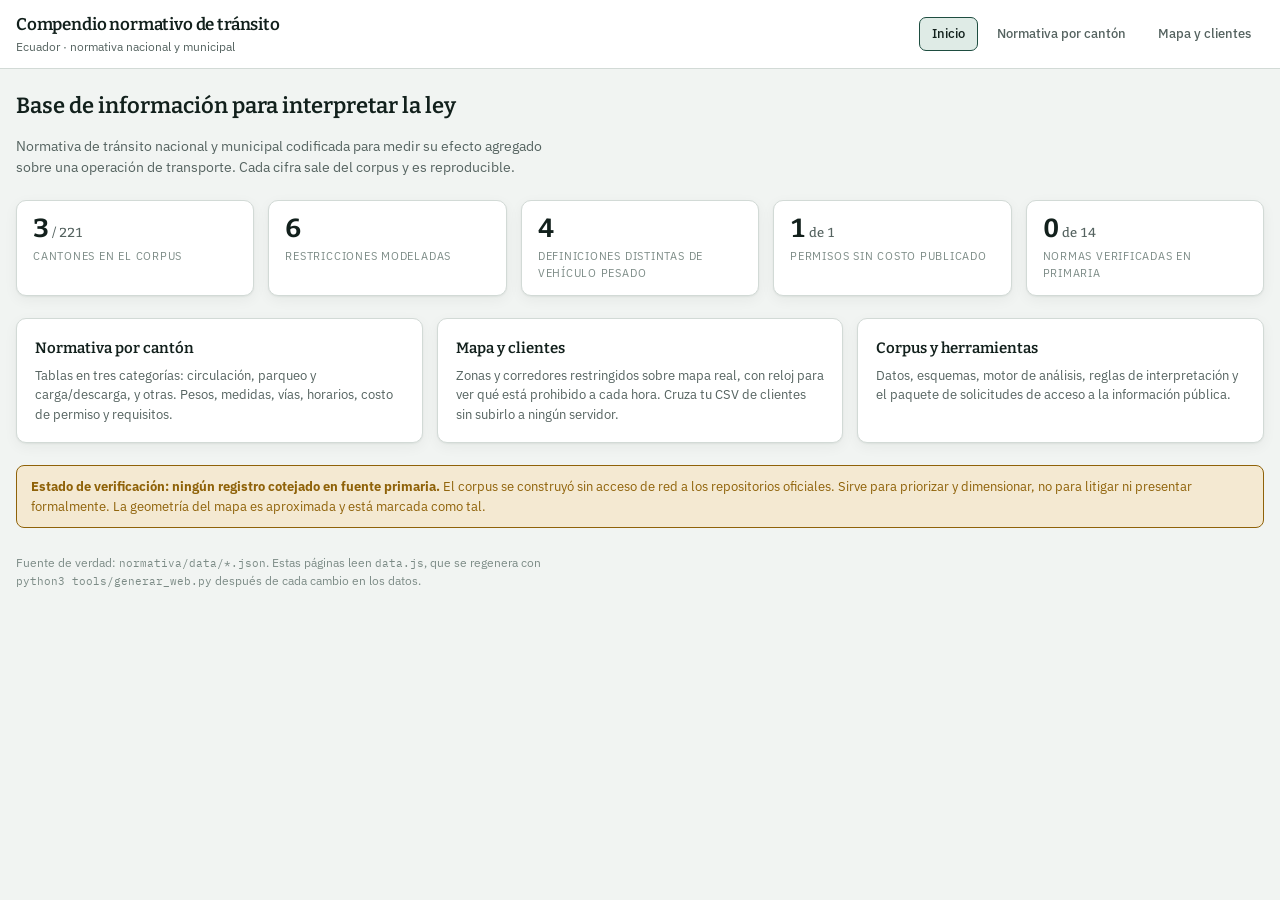
==== normativa/web/index.html @ 4ebd196e "Sitio web: tablas de normativa por cantón y mapa de restricciones con cruce de clientes Sustituye el" ====
<!doctype html>
<html lang="es">
<head>
<meta charset="utf-8">
<meta name="viewport" content="width=device-width, initial-scale=1">
<title>Compendio normativo de tránsito · Ecuador</title>
<link rel="preconnect" href="https://fonts.googleapis.com">
<link rel="preconnect" href="https://fonts.gstatic.com" crossorigin>
<link rel="stylesheet" href="https://fonts.googleapis.com/css2?family=Bitter:wght@500;600;700&family=IBM+Plex+Mono:wght@400;500&family=IBM+Plex+Sans:wght@400;500;600&display=swap">
<link rel="stylesheet" href="estilo.css">
<style>
  .hero { max-width:70ch; }
  .hero p { color:var(--ink-2); }
  .kpis { display:grid; grid-template-columns:repeat(auto-fit,minmax(170px,1fr)); gap:14px; margin:22px 0; }
  .kpi { background:var(--surface); border:1px solid var(--line); border-radius:var(--r);
         padding:14px 16px; box-shadow:var(--shadow); }
  .kpi .v { font-family:var(--slab); font-size:26px; font-weight:700;
            font-variant-numeric:tabular-nums; line-height:1.1; }
  .kpi .v small { font-size:13px; font-weight:500; color:var(--ink-2); }
  .kpi .l { font-size:11px; letter-spacing:.07em; text-transform:uppercase;
            color:var(--ink-3); margin-top:5px; }
  .cards { display:grid; grid-template-columns:repeat(auto-fit,minmax(270px,1fr)); gap:14px; }
  .card { display:block; text-decoration:none; color:inherit; background:var(--surface);
          border:1px solid var(--line); border-radius:var(--r); padding:18px; box-shadow:var(--shadow); }
  .card:hover { border-color:var(--accent); }
  .card h3 { font-size:15px; margin-bottom:6px; }
  .card p { color:var(--ink-2); font-size:13px; margin:0; }
</style>
</head>
<body>
<header class="topbar">
  <div class="topbar-in">
    <div>
      <h1>Compendio normativo de tránsito</h1>
      <div class="sub">Ecuador · normativa nacional y municipal</div>
    </div>
    <nav class="nav">
      <a href="index.html" aria-current="page">Inicio</a>
      <a href="cantones.html">Normativa por cantón</a>
      <a href="mapa.html">Mapa y clientes</a>
    </nav>
  </div>
</header>

<div class="wrap">
  <div class="hero">
    <h2 style="font-size:22px;margin-bottom:8px">Base de información para interpretar la ley</h2>
    <p>Normativa de tránsito nacional y municipal codificada para medir su efecto agregado
    sobre una operación de transporte. Cada cifra sale del corpus y es reproducible.</p>
  </div>

  <div class="kpis" id="kpis"></div>

  <div class="cards">
    <a class="card" href="cantones.html">
      <h3>Normativa por cantón</h3>
      <p>Tablas en tres categorías: circulación, parqueo y carga/descarga, y otras.
      Pesos, medidas, vías, horarios, costo de permiso y requisitos.</p>
    </a>
    <a class="card" href="mapa.html">
      <h3>Mapa y clientes</h3>
      <p>Zonas y corredores restringidos sobre mapa real, con reloj para ver qué está
      prohibido a cada hora. Cruza tu CSV de clientes sin subirlo a ningún servidor.</p>
    </a>
    <a class="card" href="https://github.com/Demacollc1/planeacionderuta/tree/main/normativa">
      <h3>Corpus y herramientas</h3>
      <p>Datos, esquemas, motor de análisis, reglas de interpretación y el paquete de
      solicitudes de acceso a la información pública.</p>
    </a>
  </div>

  <div class="aviso warn" style="margin-top:22px">
    <strong>Estado de verificación: ningún registro cotejado en fuente primaria.</strong>
    El corpus se construyó sin acceso de red a los repositorios oficiales. Sirve para
    priorizar y dimensionar, no para litigar ni presentar formalmente. La geometría del
    mapa es aproximada y está marcada como tal.
  </div>

  <p class="foot">
    Fuente de verdad: <code>normativa/data/*.json</code>. Estas páginas leen
    <code>data.js</code>, que se regenera con <code>python3 tools/generar_web.py</code>
    después de cada cambio en los datos.
  </p>
</div>

<script src="data.js"></script>
<script>
(function () {
  var C = window.CORPUS;
  var R = C.restricciones.restricciones;
  var totalGad = C.cantones.universo.gad_municipales_con_competencia_asumida;
  var cob = C.cantones.cantones.length;
  var conPermiso = R.filter(function (r) { return (r.permiso || {}).existe === true; }).length;
  var sinCosto = R.filter(function (r) {
    return (r.permiso || {}).existe === true && (r.permiso || {}).costo_usd == null; }).length;
  var umbrales = {};
  R.forEach(function (r) {
    var p = r.parametros || {};
    if ((r.categorias || []).indexOf("circulacion") >= 0) {
      umbrales[[p.pbv_min_t, p.operador_umbral, p.largo_max_m].join("|")] = 1;
    }
  });
  var kpis = [
    [cob + '<small> / ' + totalGad + "</small>", "Cantones en el corpus"],
    [R.length, "Restricciones modeladas"],
    [Object.keys(umbrales).length, "Definiciones distintas de vehículo pesado"],
    [sinCosto + '<small> de ' + conPermiso + "</small>", "Permisos sin costo publicado"],
    ["0<small> de " + C.normas.normas.length + "</small>", "Normas verificadas en primaria"]
  ];
  document.getElementById("kpis").innerHTML = kpis.map(function (k) {
    return '<div class="kpi"><div class="v">' + k[0] + '</div><div class="l">' + k[1] + "</div></div>";
  }).join("");
})();
</script>
</body>
</html>
---- normativa/web/estilo.css ----
/* Compendio normativo de tránsito — hoja común de las páginas web. */

:root {
  --bg:#F1F4F2; --surface:#FFFFFF; --surface-2:#E9EEEB; --surface-3:#DFE6E2;
  --ink:#12201C; --ink-2:#556360; --ink-3:#7C8B86;
  --line:#D2DAD6; --line-strong:#B6C2BD;
  --accent:#1E4D40; --accent-ink:#FFFFFF; --accent-soft:#DFEBE6;
  --signal:#B3890C;
  --ok:#1B7550; --warn:#8F6209; --crit:#A1382A;
  --ok-soft:#DCEDE4; --warn-soft:#F4E9D2; --crit-soft:#F4DFDB;
  --shadow:0 1px 2px rgba(18,32,28,.06), 0 4px 14px rgba(18,32,28,.05);
  --r:10px;
  --sans:"IBM Plex Sans", system-ui, -apple-system, "Segoe UI", sans-serif;
  --slab:"Bitter", Georgia, "Times New Roman", serif;
  --mono:"IBM Plex Mono", ui-monospace, "SF Mono", Menlo, monospace;
  color-scheme: light dark;
}
@media (prefers-color-scheme: dark) {
  :root:not([data-theme="light"]) {
    --bg:#0D1513; --surface:#15201D; --surface-2:#1C2926; --surface-3:#24332E;
    --ink:#E6EDEA; --ink-2:#9EAEA9; --ink-3:#7E8F89;
    --line:#293833; --line-strong:#3A4C46;
    --accent:#6FBBA1; --accent-ink:#0D1513; --accent-soft:#1A2E28;
    --signal:#DCB235;
    --ok:#4FAE80; --warn:#C79B34; --crit:#D7796A;
    --ok-soft:#162E24; --warn-soft:#2E2617; --crit-soft:#2E1C18;
    --shadow:0 1px 2px rgba(0,0,0,.4), 0 4px 14px rgba(0,0,0,.3);
  }
}
:root[data-theme="dark"] {
  --bg:#0D1513; --surface:#15201D; --surface-2:#1C2926; --surface-3:#24332E;
  --ink:#E6EDEA; --ink-2:#9EAEA9; --ink-3:#7E8F89;
  --line:#293833; --line-strong:#3A4C46;
  --accent:#6FBBA1; --accent-ink:#0D1513; --accent-soft:#1A2E28;
  --signal:#DCB235;
  --ok:#4FAE80; --warn:#C79B34; --crit:#D7796A;
  --ok-soft:#162E24; --warn-soft:#2E2617; --crit-soft:#2E1C18;
  --shadow:0 1px 2px rgba(0,0,0,.4), 0 4px 14px rgba(0,0,0,.3);
}

* { box-sizing: border-box; }
html, body { margin:0; padding:0; }
body {
  background:var(--bg); color:var(--ink);
  font-family:var(--sans); font-size:14px; line-height:1.5;
  -webkit-font-smoothing:antialiased;
}
h1,h2,h3,h4 { font-family:var(--slab); font-weight:600; margin:0; text-wrap:balance; }
a { color:var(--accent); }
button, input, select, textarea { font:inherit; color:inherit; }
:focus-visible { outline:2px solid var(--accent); outline-offset:2px; border-radius:4px; }
.mono { font-family:var(--mono); font-variant-numeric:tabular-nums; }

/* ---------- barra superior ---------- */
.topbar { background:var(--surface); border-bottom:1px solid var(--line); }
.topbar-in { max-width:1320px; margin:0 auto; padding:12px 16px;
             display:flex; gap:18px; align-items:center; flex-wrap:wrap; }
.topbar h1 { font-size:17px; letter-spacing:-.01em; }
.topbar .sub { font-size:12px; color:var(--ink-2); }
.nav { margin-left:auto; display:flex; gap:6px; flex-wrap:wrap; }
.nav a { text-decoration:none; padding:6px 12px; border-radius:7px; font-weight:500;
         border:1px solid transparent; color:var(--ink-2); font-size:13px; }
.nav a:hover { background:var(--surface-2); }
.nav a[aria-current="page"] { background:var(--accent-soft); color:var(--ink);
                              border-color:var(--accent); }

.wrap { max-width:1320px; margin:0 auto; padding:20px 16px 40px; }

/* ---------- avisos ---------- */
.aviso { padding:11px 14px; border-radius:8px; font-size:13px;
         border:1px solid var(--line); background:var(--surface-2); color:var(--ink-2); }
.aviso.warn { background:var(--warn-soft); border-color:var(--warn); color:var(--warn); }
.aviso strong { color:var(--ink); }
.aviso.warn strong { color:var(--warn); }

/* ---------- paneles y tablas ---------- */
.panel { background:var(--surface); border:1px solid var(--line); border-radius:var(--r);
         box-shadow:var(--shadow); }
.panel + .panel { margin-top:18px; }
.ph { padding:13px 16px; border-bottom:1px solid var(--line);
      display:flex; align-items:center; gap:10px; flex-wrap:wrap; }
.ph h2 { font-size:15px; }
.ph h3 { font-size:14px; }
.ph .count { margin-left:auto; font-family:var(--mono); font-size:11px; color:var(--ink-3); }

.tabla-scroll { overflow-x:auto; }
table { border-collapse:collapse; width:100%; font-size:13px; }
th, td { text-align:left; padding:9px 12px; border-top:1px solid var(--line);
         vertical-align:top; }
thead th { border-top:0; border-bottom:1px solid var(--line-strong);
           font-size:10px; letter-spacing:.08em; text-transform:uppercase;
           color:var(--ink-3); font-weight:600; white-space:nowrap;
           background:var(--surface-2); position:sticky; top:0; z-index:1; }
tbody tr:hover { background:var(--surface-2); }
td.num { font-family:var(--mono); font-variant-numeric:tabular-nums; white-space:nowrap; }

/* ---------- píldoras y etiquetas ---------- */
.pill { display:inline-block; font-size:11px; font-weight:500; padding:2px 9px;
        border-radius:99px; white-space:nowrap; }
.p-ok { background:var(--ok-soft); color:var(--ok); }
.p-warn { background:var(--warn-soft); color:var(--warn); }
.p-crit { background:var(--crit-soft); color:var(--crit); }
.p-neutro { background:var(--surface-3); color:var(--ink-2); }
.tag { display:inline-block; font-size:11px; padding:2px 8px; border-radius:99px;
       background:var(--surface-2); border:1px solid var(--line); color:var(--ink-2); }
.falta { color:var(--ink-3); font-style:italic; }

/* ---------- controles ---------- */
.btn { border:1px solid var(--line-strong); background:var(--surface); color:var(--ink);
       padding:7px 12px; border-radius:7px; cursor:pointer; font-weight:500; font-size:13px; }
.btn:hover { background:var(--surface-2); }
.btn-pri { background:var(--accent); color:var(--accent-ink); border-color:var(--accent); }
.btn-pri:hover { filter:brightness(1.08); }
.btn-sm { padding:4px 9px; font-size:12px; border-radius:6px; }
.btn[disabled] { opacity:.5; cursor:not-allowed; }
select, input[type="text"], input[type="number"], input[type="search"] {
  background:var(--bg); border:1px solid var(--line-strong); border-radius:7px; padding:6px 9px; }

.lbl { font-size:10px; letter-spacing:.09em; text-transform:uppercase; color:var(--ink-3);
       display:block; margin-bottom:3px; }

.foot { margin-top:26px; color:var(--ink-3); font-size:12px; max-width:80ch; }
.foot code { font-family:var(--mono); font-size:11px; }

@media (max-width:620px) {
  .topbar-in { gap:10px; }
  .nav { margin-left:0; width:100%; }
}
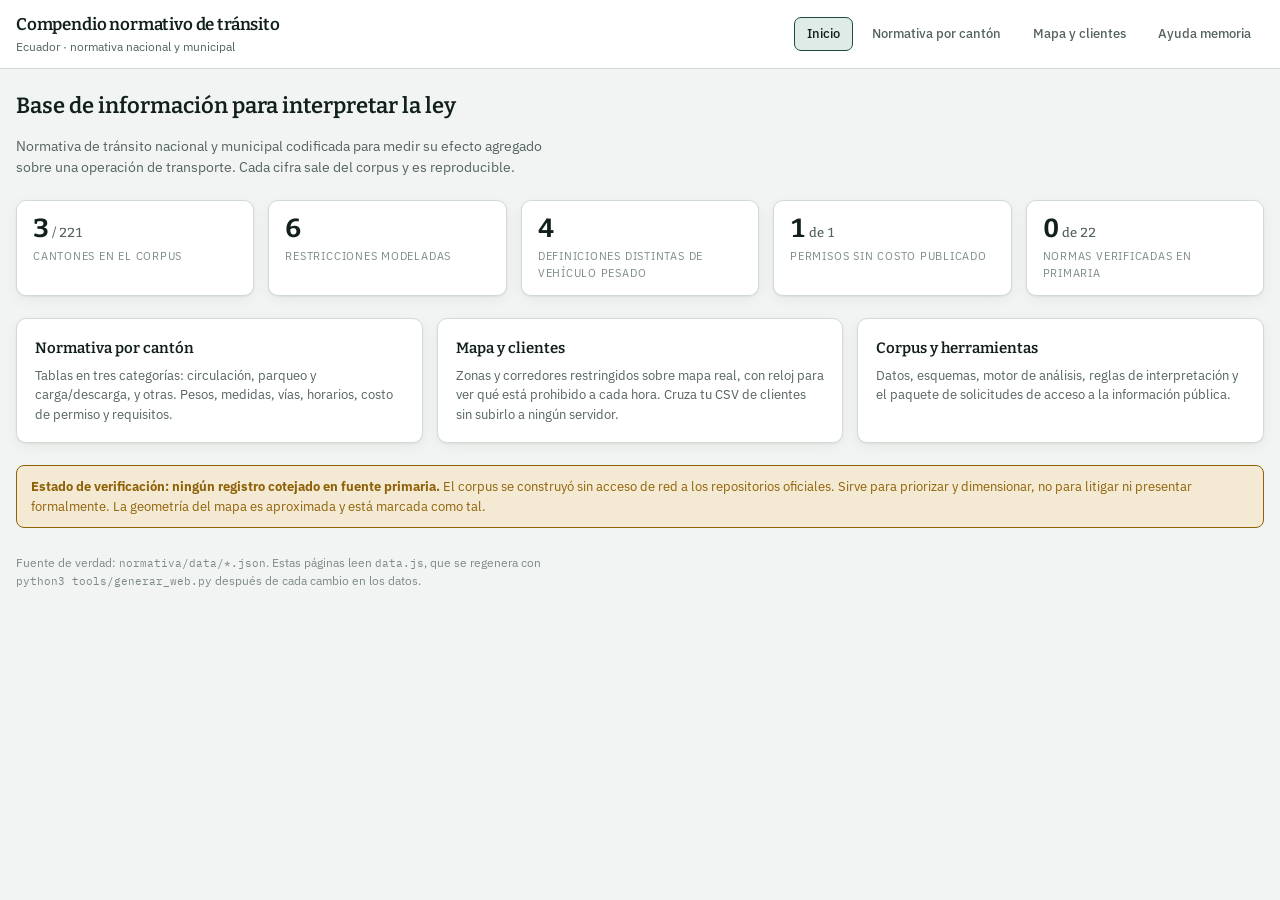
==== commit 12d678a6: "Ayuda memoria imprimible: transporte por cuenta propia de bienes Página nueva en el sitio, optimizad" ====
--- a/normativa/web/index.html
+++ b/normativa/web/index.html
@@ -38,6 +38,7 @@
       <a href="index.html" aria-current="page">Inicio</a>
       <a href="cantones.html">Normativa por cantón</a>
       <a href="mapa.html">Mapa y clientes</a>
+      <a href="ayuda-memoria.html">Ayuda memoria</a>
     </nav>
   </div>
 </header>
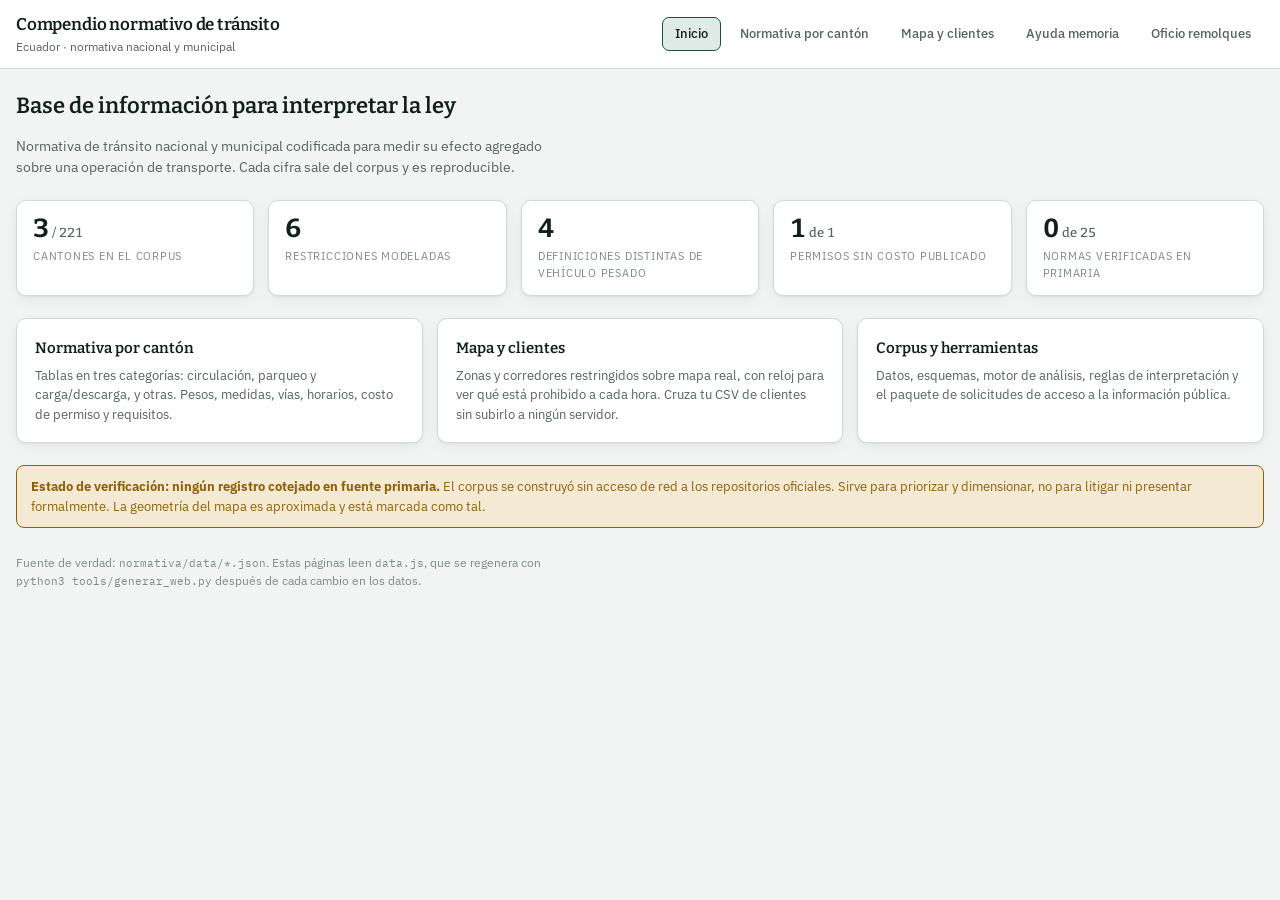
==== commit bc032b3b: "Oficio de remolques en versión imprimible Página con formato de oficio formal, optimizada para A4: e" ====
--- a/normativa/web/index.html
+++ b/normativa/web/index.html
@@ -39,6 +39,7 @@
       <a href="cantones.html">Normativa por cantón</a>
       <a href="mapa.html">Mapa y clientes</a>
       <a href="ayuda-memoria.html">Ayuda memoria</a>
+      <a href="oficio-remolques.html">Oficio remolques</a>
     </nav>
   </div>
 </header>
